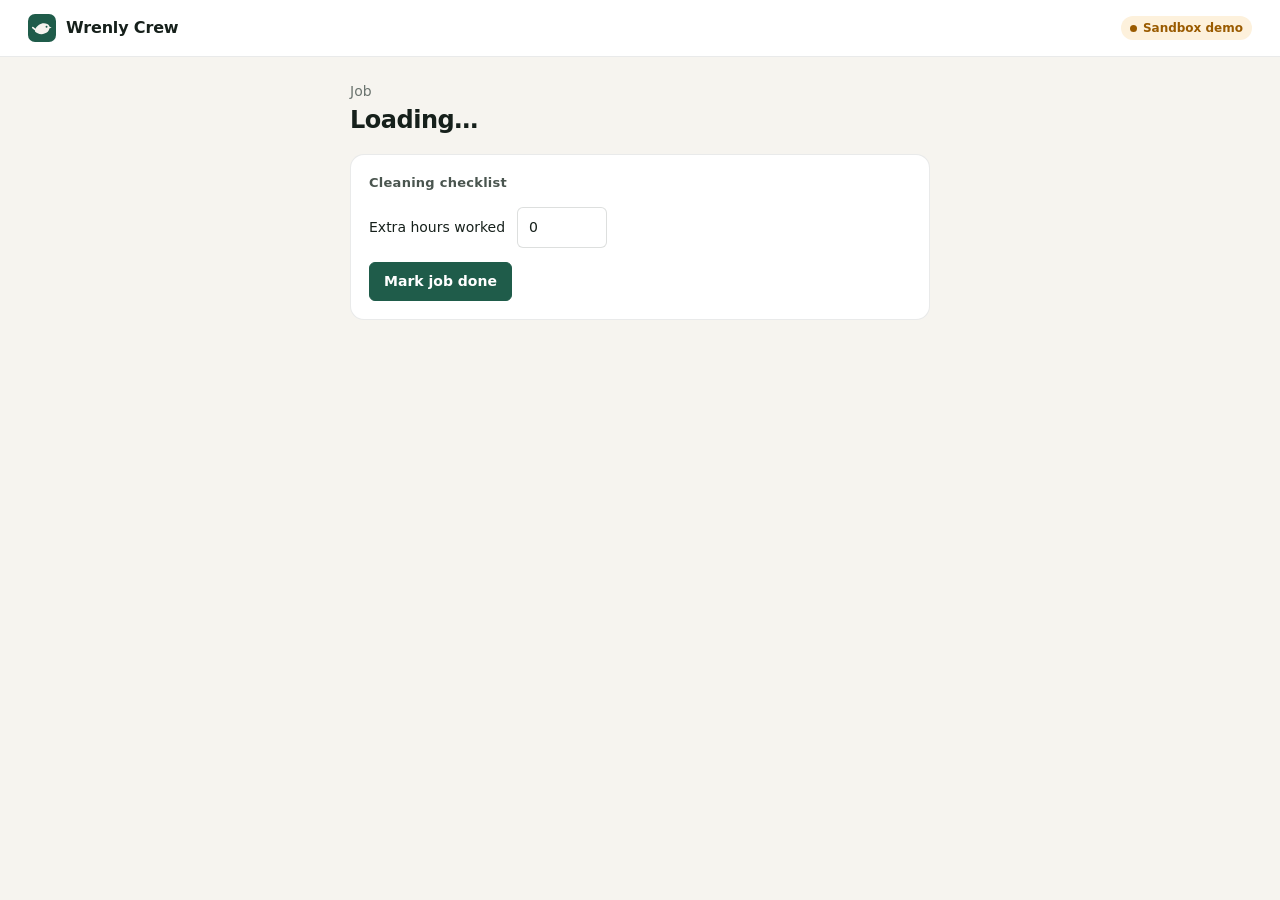
==== static/crew.html @ f8d14549 "Wrenly Agent Checkout: AI agent for PayPal checkout, crew payouts and refunds Booking and settlement" ====
<!doctype html>
<html lang="en">
<head>
<meta charset="utf-8"><meta name="viewport" content="width=device-width,initial-scale=1">
<title>Crew job · Wrenly Home</title>
<link rel="icon" href="/static/logo.svg">
<link rel="stylesheet" href="/static/app.css">
<style>
.wrap{max-width:620px;margin:0 auto;padding:24px 20px}
h1{font-size:24px;letter-spacing:-.02em;margin:0 0 4px}
.panel{padding:18px;margin-top:16px}
.check{display:flex;align-items:center;gap:12px;padding:11px 2px;border-bottom:1px solid var(--line);font-size:15px;cursor:pointer}
.check:last-child{border-bottom:0}
.check input{width:20px;height:20px;accent-color:var(--brand)}
.row{display:flex;gap:12px;align-items:center;margin-top:14px}
.row input{width:90px}
.result .step{display:grid;grid-template-columns:150px 1fr;gap:10px;padding:8px 0;border-bottom:1px solid var(--line);font-size:13px}
.result .step:last-child{border-bottom:0}
.result .step b{font-family:var(--mono);font-size:12px;color:var(--brand)}
.result .step.err b{color:var(--bad)}
.summary{font-size:15px;line-height:1.5;margin:0 0 10px}
</style>
</head>
<body>
<header class="topbar">
  <a class="logo" href="/"><img src="/static/logo.svg" alt="" width="28" height="28">Wrenly Crew</a>
  <div class="spacer"></div><span class="badge"><span class="dot"></span>Sandbox demo</span>
</header>
<main class="wrap">
  <p class="muted" style="margin:0">Job <span class="mono" id="jid"></span></p>
  <h1 id="title">Loading…</h1>
  <div id="meta" class="muted"></div>
  <div class="card panel">
    <h3>Cleaning checklist</h3>
    <div id="list"></div>
    <div class="row"><label for="extra">Extra hours worked</label><input id="extra" type="number" min="0" max="8" step="0.5" value="0"><span class="muted" id="rate"></span></div>
    <div class="row"><button class="btn primary" id="done">Mark job done</button><span class="muted" id="hint"></span></div>
  </div>
  <div class="card panel result" id="result" hidden>
    <h3>Settlement agent</h3>
    <p class="summary" id="summary"></p>
    <div id="steps"></div>
  </div>
</main>
<div class="toast" id="toast"></div>
<script src="/static/common.js"></script>
<script>
const JID = decodeURIComponent(location.pathname.split("/").pop());
function renderResult(r) {
  $("#result").hidden = false;
  $("#summary").textContent = r.summary;
  $("#steps").innerHTML = `<div class="muted" style="font-size:12px;margin-bottom:4px">engine: ${esc(r.engine)}</div>` + r.steps.map(s => {
    const o = s.result || {};
    const txt = o.error ? "refused: " + o.error : s.tool === "get_job" ? `read job · ${money(o.list_price)} · ${o.status}` : o.capture_id ? `captured ${money(o.amount)} · ${o.capture_id}` : o.payout_batch_id ? `paid ${money(o.amount)} · batch ${o.payout_batch_id}` :
      o.margin !== undefined ? `margin ${money(o.margin)} vs floor ${money(o.floor)} → ${o.ok ? "PASS" : "FAIL"}` : o.approval_id ? `held for approval ${o.approval_id}` : o.status || "ok";
    return `<div class="step ${o.error ? "err" : ""}"><b>${esc(s.tool)}</b><span>${esc(txt)}${o.deduped ? " (deduplicated)" : ""}</span></div>`;
  }).join("");
}
(async () => {
  const [j, cfg] = await Promise.all([api("/api/jobs/" + encodeURIComponent(JID)), api("/api/config")]);
  $("#jid").textContent = j.id;
  $("#title").textContent = `${j.bedrooms}-bed clean for ${j.customer_name}`;
  $("#meta").innerHTML = `${esc(j.address)} · ${esc(j.service_date)} · ${statusPill(j.status)} · crew pay ${money(j.list_price * cfg.crew_share_pct)}`;
  $("#rate").textContent = `paid at ${money(cfg.crew_extra_hour_rate)}/hour on top of the 70% share`;
  $("#list").innerHTML = j.checklist_items.map((c, i) => `<label class="check"><input type="checkbox" data-k="${esc(c)}" ${j.checklist && j.checklist[c] ? "checked" : ""}>${esc(c)}</label>`).join("");
  if (!["authorized"].includes(j.status)) { $("#done").disabled = true; $("#hint").textContent = j.status === "awaiting_payment" ? "Waiting for the customer's PayPal approval." : "Already completed."; }
  $("#done").onclick = async () => {
    const checklist = {}; document.querySelectorAll("#list input").forEach(i => checklist[i.dataset.k] = i.checked);
    $("#done").disabled = true; $("#hint").textContent = "Settlement agent working…";
    try { const r = await api(`/api/jobs/${encodeURIComponent(JID)}/complete`, {method: "POST", body: {checklist, extra_hours: Number($("#extra").value || 0)}}); renderResult(r); $("#hint").textContent = ""; toast("Job settled"); }
    catch (e) { $("#hint").textContent = e.message; $("#done").disabled = false; }
  };
})();
</script>
</body>
</html>
---- static/app.css ----
:root{
  --bg:#f6f4ef; --surface:#ffffff; --surface-2:#faf9f6; --line:rgba(20,30,25,.09); --line-2:rgba(20,30,25,.14);
  --ink:#16201b; --ink-2:#4a554f; --ink-3:#6b746f;
  --brand:#1f5c4a; --brand-2:#e7f0ec; --brand-ink:#ffffff;
  --pp:#003087; --pp-2:#0070e0; --pp-bg:#eef4fd;
  --ok:#1d7a4c; --ok-bg:#e5f4ea; --warn:#9a5b00; --warn-bg:#fdf1dc; --bad:#b42318; --bad-bg:#fde8e6; --info:#2453a6; --info-bg:#e8eefb;
  --r-sm:6px; --r:10px; --r-lg:14px;
  --shadow:0 1px 2px rgba(16,24,20,.05),0 8px 24px rgba(16,24,20,.06);
  --font: "Inter", ui-sans-serif, system-ui, -apple-system, "Segoe UI", Roboto, sans-serif;
  --mono: ui-monospace, "SF Mono", "JetBrains Mono", Menlo, Consolas, monospace;
}
*{box-sizing:border-box}
html,body{margin:0;background:var(--bg);color:var(--ink);font:14px/1.5 var(--font);-webkit-font-smoothing:antialiased}
a{color:var(--brand)}
button{font:inherit;cursor:pointer}
.mono{font-family:var(--mono);font-size:12px;letter-spacing:-.01em}
.num{font-variant-numeric:tabular-nums}
.muted{color:var(--ink-3)}
.topbar{display:flex;align-items:center;gap:14px;padding:14px 28px;border-bottom:1px solid var(--line);background:var(--surface)}
.logo{display:flex;align-items:center;gap:10px;font-weight:650;font-size:16px;letter-spacing:-.01em;color:var(--ink);text-decoration:none}
.logo svg{width:28px;height:28px}
.topbar nav{display:flex;gap:4px;margin-left:18px}
.topbar nav a{padding:6px 10px;border-radius:var(--r-sm);color:var(--ink-2);text-decoration:none;font-weight:500}
.topbar nav a.on,.topbar nav a:hover{background:var(--brand-2);color:var(--brand)}
.spacer{flex:1}
.badge{display:inline-flex;align-items:center;gap:6px;padding:3px 9px;border-radius:999px;font-size:12px;font-weight:550;background:var(--warn-bg);color:var(--warn);white-space:nowrap}
.badge.pp{background:var(--pp-bg);color:var(--pp)}
.badge.ai{background:var(--brand-2);color:var(--brand)}
.dot{width:7px;height:7px;border-radius:50%;background:currentColor;display:inline-block}
.btn{display:inline-flex;align-items:center;justify-content:center;gap:8px;border:1px solid var(--line-2);background:var(--surface);color:var(--ink);padding:8px 14px;border-radius:var(--r-sm);font-weight:550;transition:background .12s}
.btn:hover{background:var(--surface-2)}
.btn.primary{background:var(--brand);border-color:var(--brand);color:var(--brand-ink)}
.btn.primary:hover{background:#184a3c}
.btn.danger{color:var(--bad)}
.btn.sm{padding:5px 10px;font-size:13px}
.btn:disabled{opacity:.5;cursor:not-allowed}
.card{background:var(--surface);border:1px solid var(--line);border-radius:var(--r-lg)}
.card h3{margin:0;font-size:13px;font-weight:600;letter-spacing:.02em;color:var(--ink-2)}
.pill{display:inline-block;padding:2px 8px;border-radius:999px;font-size:12px;font-weight:550;white-space:nowrap;background:#eef0ee;color:var(--ink-2)}
.pill.ok{background:var(--ok-bg);color:var(--ok)} .pill.warn{background:var(--warn-bg);color:var(--warn)}
.pill.bad{background:var(--bad-bg);color:var(--bad)} .pill.info{background:var(--info-bg);color:var(--info)} .pill.pp{background:var(--pp-bg);color:var(--pp)}
.foot{padding:18px 28px;color:var(--ink-3);font-size:12px}
input,textarea,select{font:inherit;color:var(--ink);border:1px solid var(--line-2);border-radius:var(--r-sm);padding:9px 11px;background:var(--surface);outline:none}
input:focus,textarea:focus{border-color:var(--brand);box-shadow:0 0 0 3px rgba(31,92,74,.12)}
.toast{position:fixed;bottom:22px;left:50%;transform:translateX(-50%);background:var(--ink);color:#fff;padding:10px 16px;border-radius:var(--r);box-shadow:var(--shadow);font-weight:500;opacity:0;transition:opacity .15s;pointer-events:none;z-index:50}
.toast.on{opacity:1}
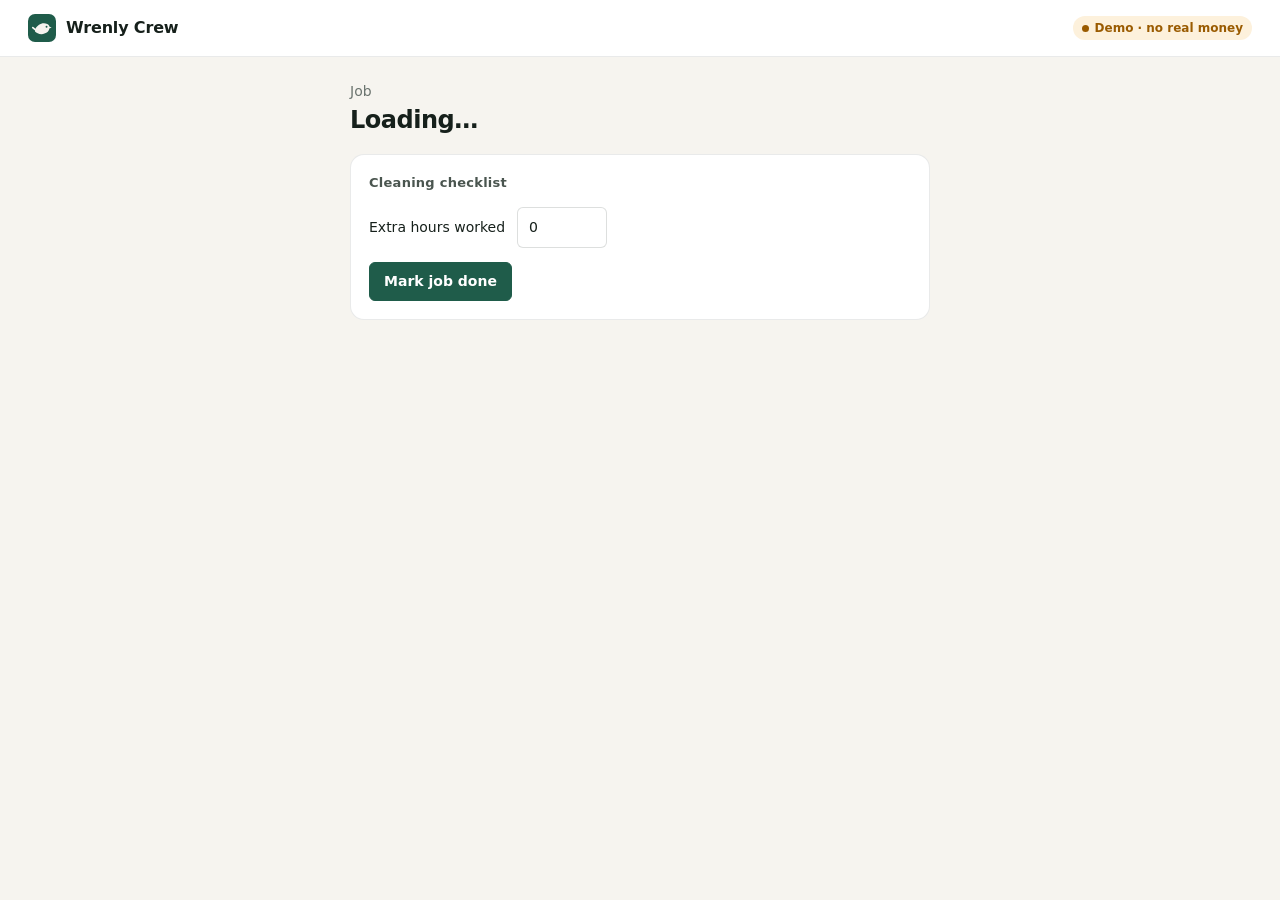
==== commit e32d686b: "Demo mode made explicit: banner on every page, /api/mode, README section; mock closer to PayPal's do" ====
--- a/static/crew.html
+++ b/static/crew.html
@@ -24,7 +24,7 @@
 <body>
 <header class="topbar">
   <a class="logo" href="/"><img src="/static/logo.svg" alt="" width="28" height="28">Wrenly Crew</a>
-  <div class="spacer"></div><span class="badge"><span class="dot"></span>Sandbox demo</span>
+  <div class="spacer"></div><span class="badge"><span class="dot"></span>Demo · no real money</span>
 </header>
 <main class="wrap">
   <p class="muted" style="margin:0">Job <span class="mono" id="jid"></span></p>
--- a/static/app.css
+++ b/static/app.css
@@ -44,3 +44,7 @@
 input:focus,textarea:focus{border-color:var(--brand);box-shadow:0 0 0 3px rgba(31,92,74,.12)}
 .toast{position:fixed;bottom:22px;left:50%;transform:translateX(-50%);background:var(--ink);color:#fff;padding:10px 16px;border-radius:var(--r);box-shadow:var(--shadow);font-weight:500;opacity:0;transition:opacity .15s;pointer-events:none;z-index:50}
 .toast.on{opacity:1}
+.mode-banner{padding:9px 28px;font-size:13px;line-height:1.45;border-bottom:1px solid var(--line);background:var(--warn-bg);color:var(--warn);font-weight:500}
+.mode-banner.sandbox{background:var(--pp-bg);color:var(--pp)}
+.mode-banner.live{background:var(--bad-bg);color:var(--bad)}
+@media (max-width:640px){.mode-banner{padding:8px 16px;font-size:12px}}
